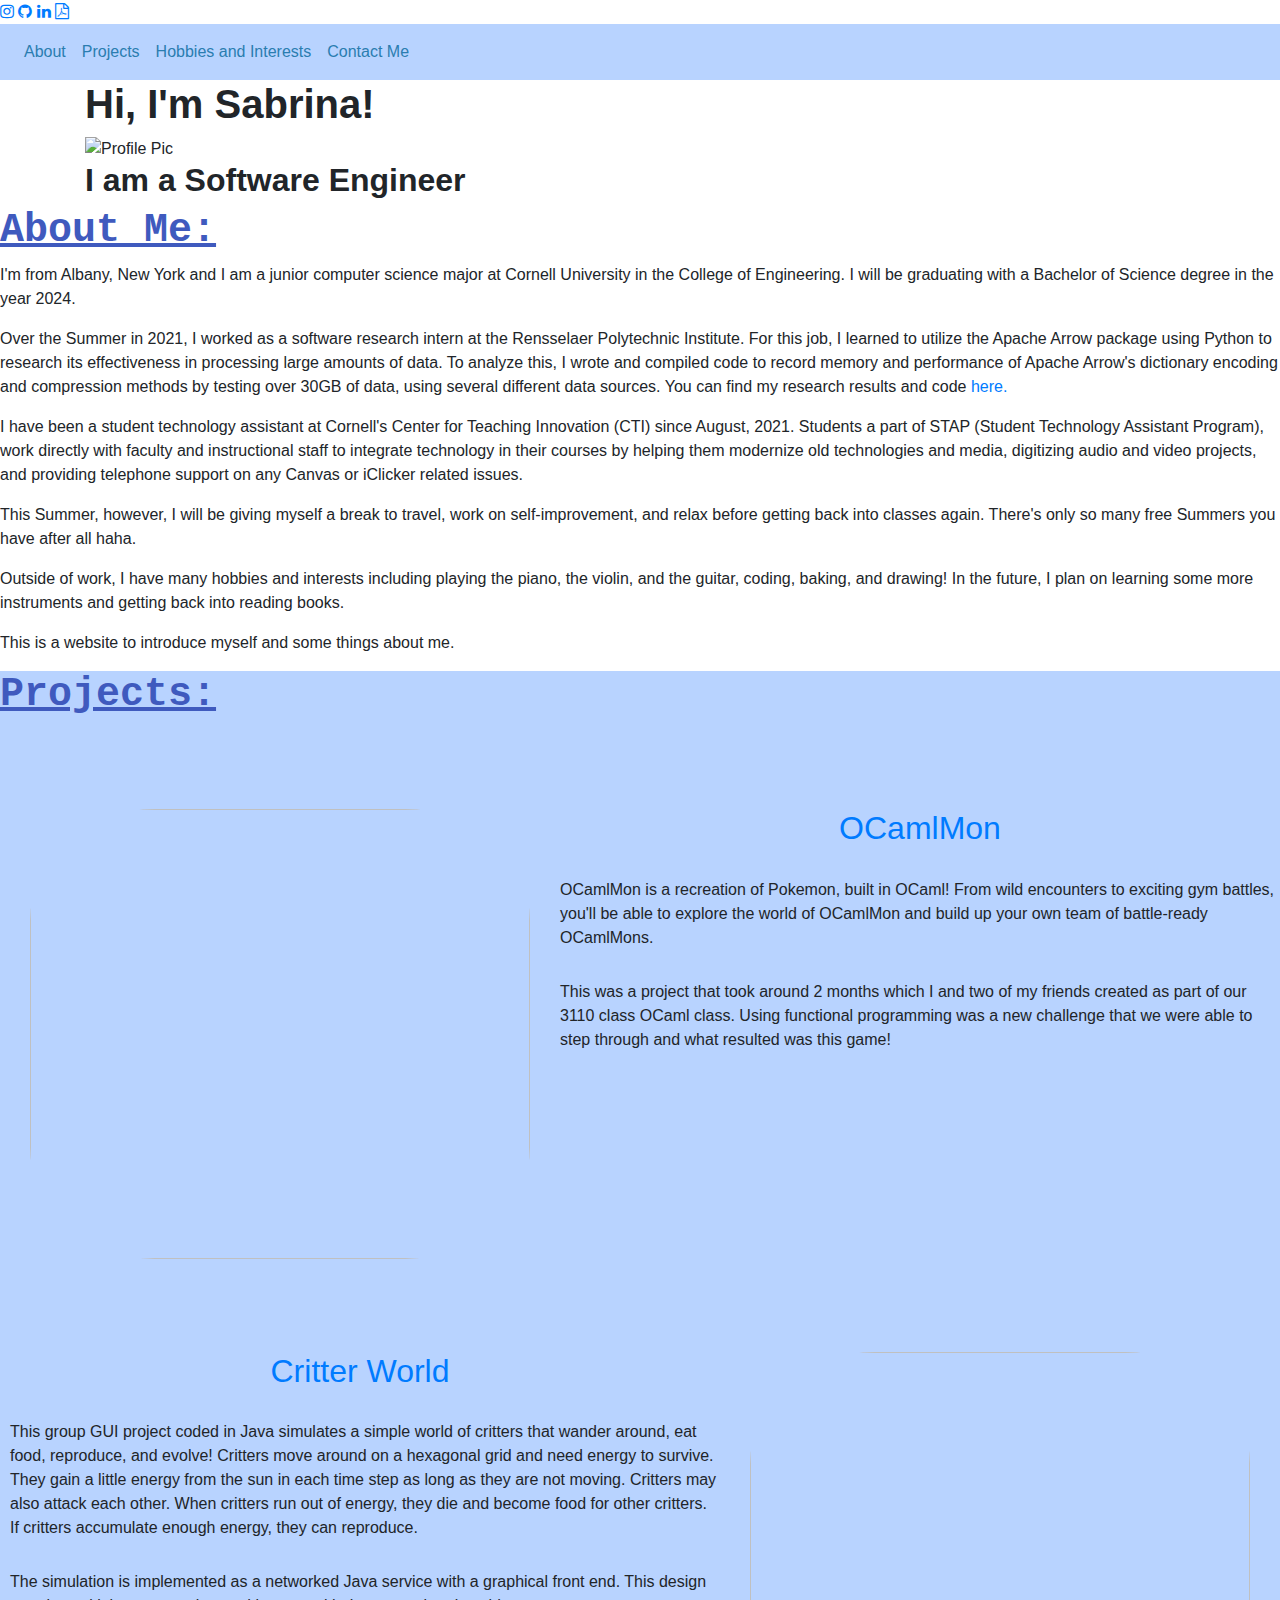
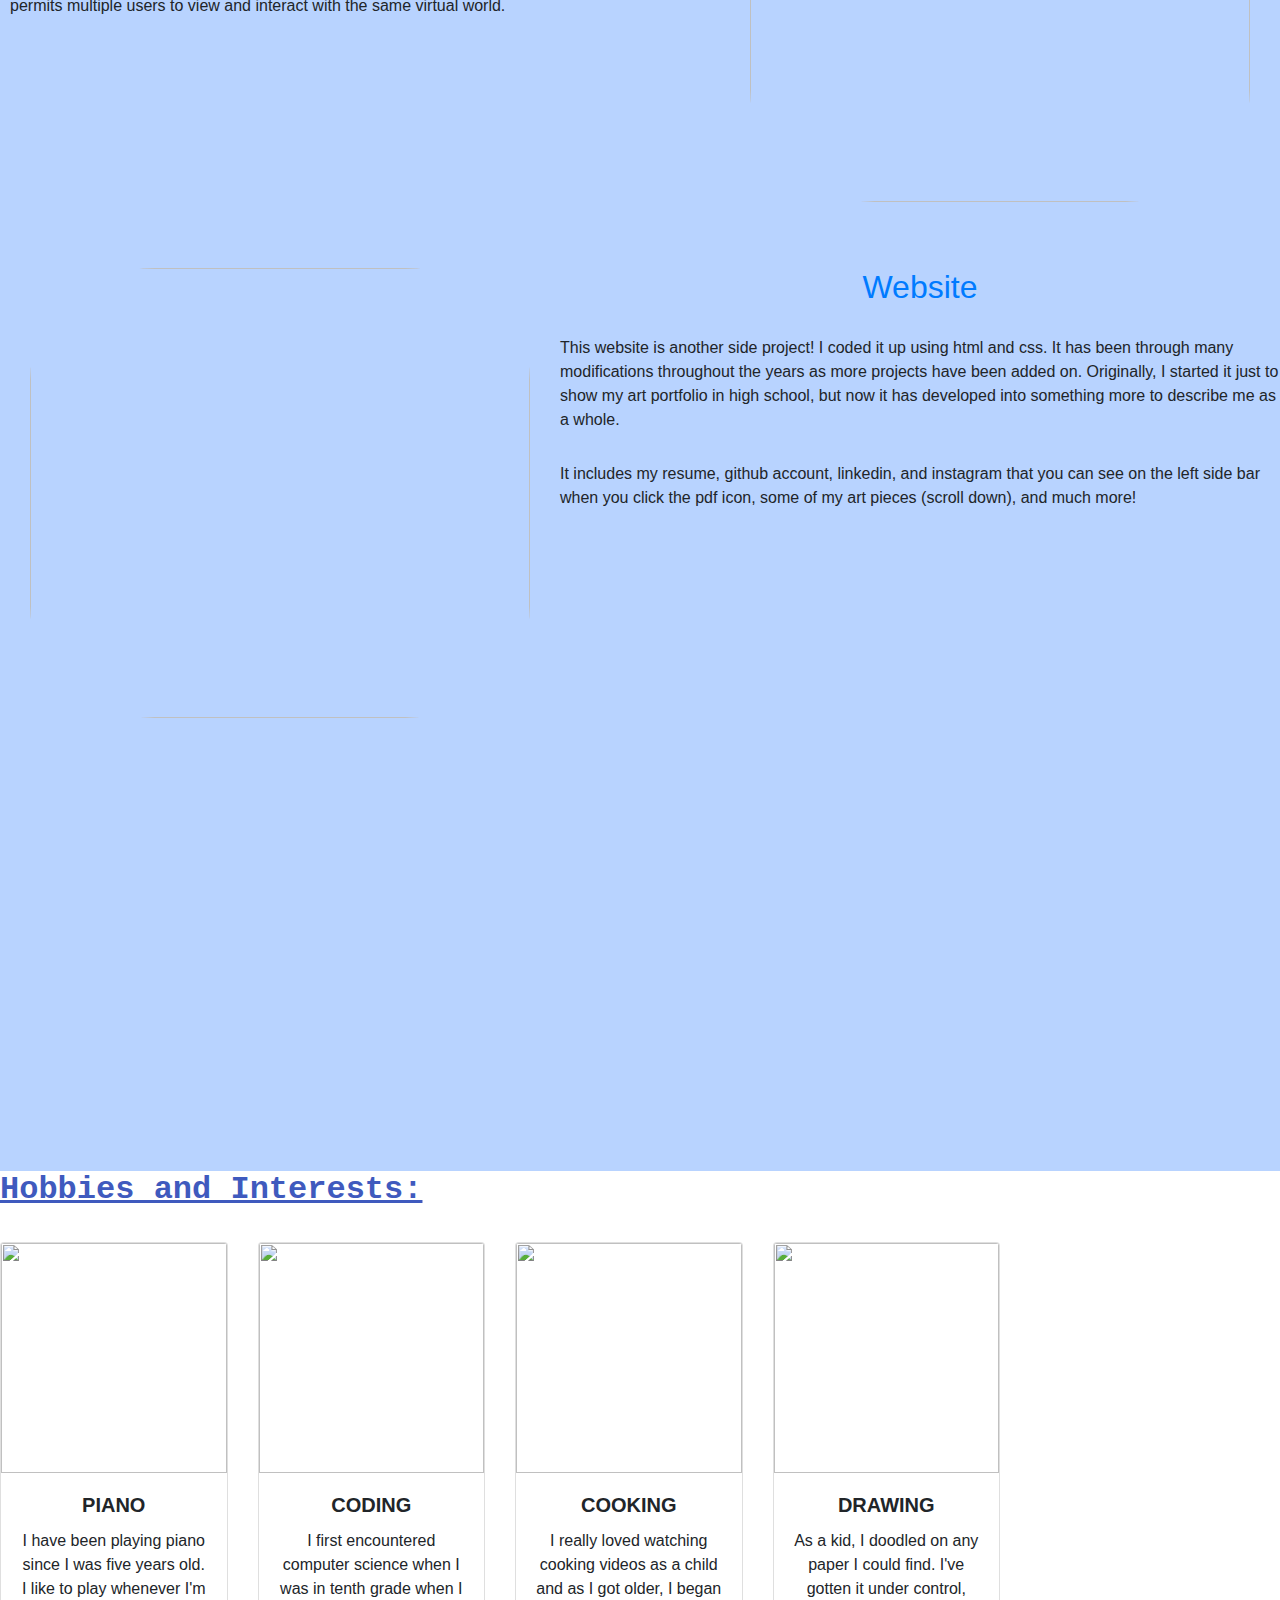
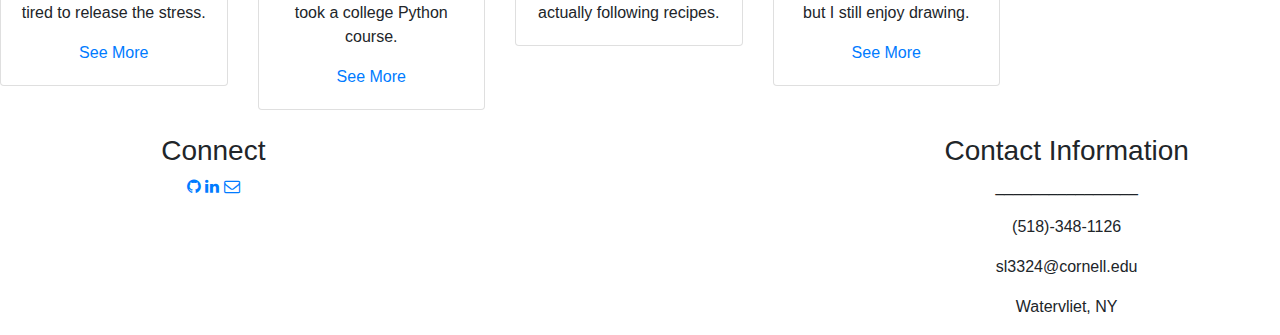
==== index.html @ 909f4817 "Create index.html" ====
<!DOCTYPE html>
<html>
	<head>
		 <meta charset="utf-8">
    <meta name="viewport" content="width=device-width, initial-scale=1, shrink-to-fit=no">
		<title>Sabrina Li</title>
		<link href="style_new.css" type="text/css" rel="stylesheet">
    <link rel="stylesheet" href="https://maxcdn.bootstrapcdn.com/bootstrap/4.4.1/css/bootstrap.min.css">
    <link rel="stylesheet" href="https://cdnjs.cloudflare.com/ajax/libs/font-awesome/4.7.0/css/font-awesome.min.css">
	</head>
	<body>
    <div class="icon-bar">
  <a href="https://www.instagram.com/sabri.brina.li/" class="instagram"><i class="fa fa-instagram"></i></a> 
  <a href="https://github.com/sabrinali2002" class="github"><i class="fa fa-github"></i></a> 
  <a href="https://www.linkedin.com/in/sabrina-li-a895b21b5/" class="linkedin"><i class="fa fa-linkedin"></i></a>
  <a href="https://drive.google.com/file/d/1DywYS-seBrkJd3P0pgUQdDdkQ-iq8_ni/view?usp=sharing" class="resume"><i class="fa fa-file-pdf-o"></i></a>
</div>
<nav class = "navbar navbar-right navbar-expand-sm navbar-dark" style = "background-color : #b8d3ff">
      <button class = "navbar-toggler" data-toggle = 
      "collapse" data-target = "#navbarMenu">
        <span class = "navbar-toggler-icon"></span>
      </button>
      <div class = "collapse navbar-collapse" id = "navbarMenu">
        <ul class = "navbar-nav">
          <li class = "nav-item">
            <a href = "#About" class = "nav-link" style = "color : #2a7db0" >About</a>
          </li>
          <li class = "nav-item">
            <a href = "#Projects" class = "nav-link" style = "color : #2a7db0">Projects</a>
          </li>
          <li class = "nav-item">
            <a href = "#Hobbies" class = "nav-link" style = "color : #2a7db0">Hobbies and Interests</a>
          </li>
          <li class = "nav-item">
            <a href = "#Contact" class = "nav-link" style = "color : #2a7db0">Contact Me</a>
          </li>
        </ul>
      </div>
    </nav>
    <div class = "header">
      <div class = "container">
        <div class="verticalLine">
          <div class="verticalLine2">
        <h1><strong>Hi, I'm Sabrina!</strong></h1>
        <img src="pfp.png" alt="Profile Pic" height="220" width="220">
        <h2><strong> I am a Software Engineer </strong></h2>
      </div>
    </div>
      </div>
    </div>
     <section id = "About">
  <div class = "container2">
      	<h1 style = "color : #3F5ABE ; font-family : Courier New"><u><strong>About Me:</strong></u></h1>
        <break>
          <break>
      		<p>I'm from Albany, New York and I am a junior computer science major at Cornell University in the College of Engineering. I will be graduating with a Bachelor of Science degree in the year 2024. </p>
          <break>
            <p> Over the Summer in 2021, I worked as a software 
            research intern at the Rensselaer Polytechnic Institute. For this job, I learned to utilize the Apache Arrow package using Python to research its effectiveness in processing large amounts of data. To analyze this, I wrote and compiled code to record memory and performance of Apache Arrow's dictionary encoding and compression methods by testing over 30GB of data, using several different data sources. You can find my research results and code <a href="https://github.com/sabrinali2002/Apache-Arrow-Project">here.</a></p>
            <break>
              <p> I have been a student technology assistant at Cornell's Center for Teaching Innovation (CTI) since August, 2021. Students a part of STAP (Student Technology Assistant Program), work directly with faculty and instructional staff to integrate technology in their courses by helping them modernize old technologies and media, digitizing audio and video projects, and providing telephone support on any Canvas or iClicker related issues. </p>
            <break>
            	<p> This Summer, however, I will be giving myself a break to travel, work on self-improvement, and relax before getting back into classes again. There's only so many free Summers you have after all haha.
            	</p>
            <p>Outside of work, I have many hobbies and interests including playing the piano, the violin, and the guitar, coding, baking, and drawing! In the future, I plan on learning some more instruments and getting back into reading books.</p>
      		<break>
      		<p> This is a website to introduce myself and some things about me.</p>
  </div>
   </section>
 </break>
 <section id = "Projects" style = "background-color : #b8d3ff; height : 2100px">
  <div class = "container3">
    <h1 style = "font-family: Courier New; color : #3F5ABE " ><strong><u> Projects: </u></strong></h1>
    <div style = "margin : 90px 0px 300px 0px;">
      <img style="float: left; margin: 0px 30px 0px 30px; border-radius: 25%;" src="pokemon.png" width="500" height = "450"/>
    <h2 style = "text-align: center"><a href = "https://github.com/sabrinali2002/OCamlMon"> OCamlMon</a></h2>
    <break>
    <p style = "text-align: left; margin: 30px 0px 20px 10px;"> OCamlMon is a recreation of Pokemon, built in OCaml! From wild encounters to exciting gym battles, you'll be able to explore the world of OCamlMon and build up your own team of battle-ready OCamlMons.</p>
    <break>
       <p style = "text-align: left; margin: 30px 0px 20px 10px;"> This was a project that took around 2 months which I and two of my friends created as part of our 3110 class OCaml class. Using functional programming was a new challenge that we were able to step through and what resulted was this game!</p>
  </div>
    <div style = "margin : 90px 0px 250px 0px; margin-top: 200px">
       <img style="float: right; margin: 0px 30px 0px 30px; border-radius: 25%;" src="critters.png" width="500" height = "450" />
    <h2 style = "text-align: center"><a href = "https://github.com/sabrinali2002/Critter-World">Critter World</a></h2>
    <break>
    <p style = "text-align: left; margin: 30px 20px 0px 10px;"> This group GUI project coded in Java simulates a simple world of critters that wander around, eat food, reproduce, and evolve! Critters move around on a hexagonal grid and need energy to survive. They gain a little energy from the sun in each time step as long as they are not moving. Critters may also attack each other. When critters run out of energy, they die and become food for other critters. If critters accumulate enough energy, they can reproduce.</p>
    <break>
       <p style = "text-align: left; margin: 30px 20px 0px 10px;"> The simulation is implemented as a networked Java service with a graphical front end. This design permits multiple users to view and interact with the same virtual world. </p>
  </div>
  <div style = "margin : 0px 0px 15px 0px">
       <img style="float: left; margin: 0px 30px 0px 30px; border-radius: 25%;" src="website_img.png" width="500" height = "450" />
    <h2 style = "text-align: center"><a href = "https://github.com/sabrinali2002/Sabrina-Info">Website</a></h2>
    <break>
    <p style = "text-align: left; margin: 30px 0px 20px 10px;"> This website is another side project! I coded it up using html and css. It has been through many modifications throughout the years as more projects have been added on. Originally, I started it just to show my art portfolio in high school, but now it has developed into something more to describe me as a whole.</p>
    <break>
       <p style = "text-align: left; margin: 30px 0px 20px 10px;"> It includes my resume, github account, linkedin, and instagram that you can see on the left side bar when you click the pdf icon, some of my art pieces (scroll down), and much more! </p>
  </div>
  </div>
  </div>
 </section>
       <section id = "Hobbies">
        <div class = "container4" id = "Hobbies" ; style = "width : 1000px;">
      <div class = "title">
        <h2 class = "page-header" ; style = "font-family: Courier New; color : #3F5ABE "><strong><u>Hobbies and Interests:</u></strong></h2>
      </div>
      <br>
      <div class = "row">
        <div class = "col-md-3">
        <div class = "card text-center">
          <img src = "1690138.jpg" class = "card-img-top" height = "230" width = "180">
          <div class = "card-body">
            <h5 class = "card-title"><strong> PIANO</strong></h5>
            <p class = "card-text">I have been playing piano since I was five years old. I like to play whenever I'm tired to release the stress.</p>
              <a href = "./piano.html">See More</a>
            </div>
          </div>
        </div>
          <div class = "col-md-3">
        <div class = "card text-center">
          <img src = "sc_1_olhp_786px.jpg" class = "card-img-top" height = "230">
          <div class = "card-body">
            <h5 class = "card-title"><strong> CODING</strong></h5>
            <p class = "card-text">I first encountered computer science when I was in tenth grade when I took a college Python course.</p>
              <a href = "./code.html">See More</a>
            </div>
          </div>
        </div>
          <div class = "col-md-3">
        <div class = "card text-center">
          <img src = "Classic-Pumpkin-Roll-Recipe-1-2.jpg" class = "card-img-top" height = "230">
          <div class = "card-body">
            <h5 class = "card-title"><strong>COOKING</strong></h5>
            <p class = "card-text">I really loved watching cooking videos as a child and as I got older, I began actually following recipes.</p>
            </div>
          </div>
        </div>
          <div class = "col-md-3">
        <div class = "card text-center">
          <img src = "maxresdefault.jpg" class = "card-img-top" height = "230">
          <div class = "card-body">
            <h5 class = "card-title"><strong> DRAWING</strong></h5>
            <p class = "card-text">As a kid, I doodled on any paper I could find. I've gotten it under control, but I still enjoy drawing.</p>
              <a href = "./art.html">See More</a>
            </div>
          </div>
        </div>
      </div>
      
    </div>
    </section>
     <div>
    <footer id= "Contact" class = "container-fluid text-center">
      <div class = "row">
        <div class = "col-sm-4">
          <br>
          <h3>Connect</h3>
          <a href = "https://github.com/sabrinali2002" target = "_blank" class="fa fa-github" aria-hidden="true"></a>
          <a href = "https://www.linkedin.com/in/sabrina-li-a895b21b5/" target = "_blank" class="fa fa-linkedin" aria-hidden="true"></a>
          <a href = "mailto: sl3324@cornell.edu" target = "_blank" class="fa fa-envelope-o" aria-hidden="true"></a>
        </div>
        <div class = "col-sm-4">
          
        </div>
        <div class = "col-sm-4">
            <br>
          <h3>Contact Information</h3>
          <p>________________</p>
          <p>(518)-348-1126</p>
          <p>sl3324@cornell.edu</p>
          <p>Watervliet, NY</p>
        </div>
      </div>
    </footer>
  </div>
  </body>
</html>
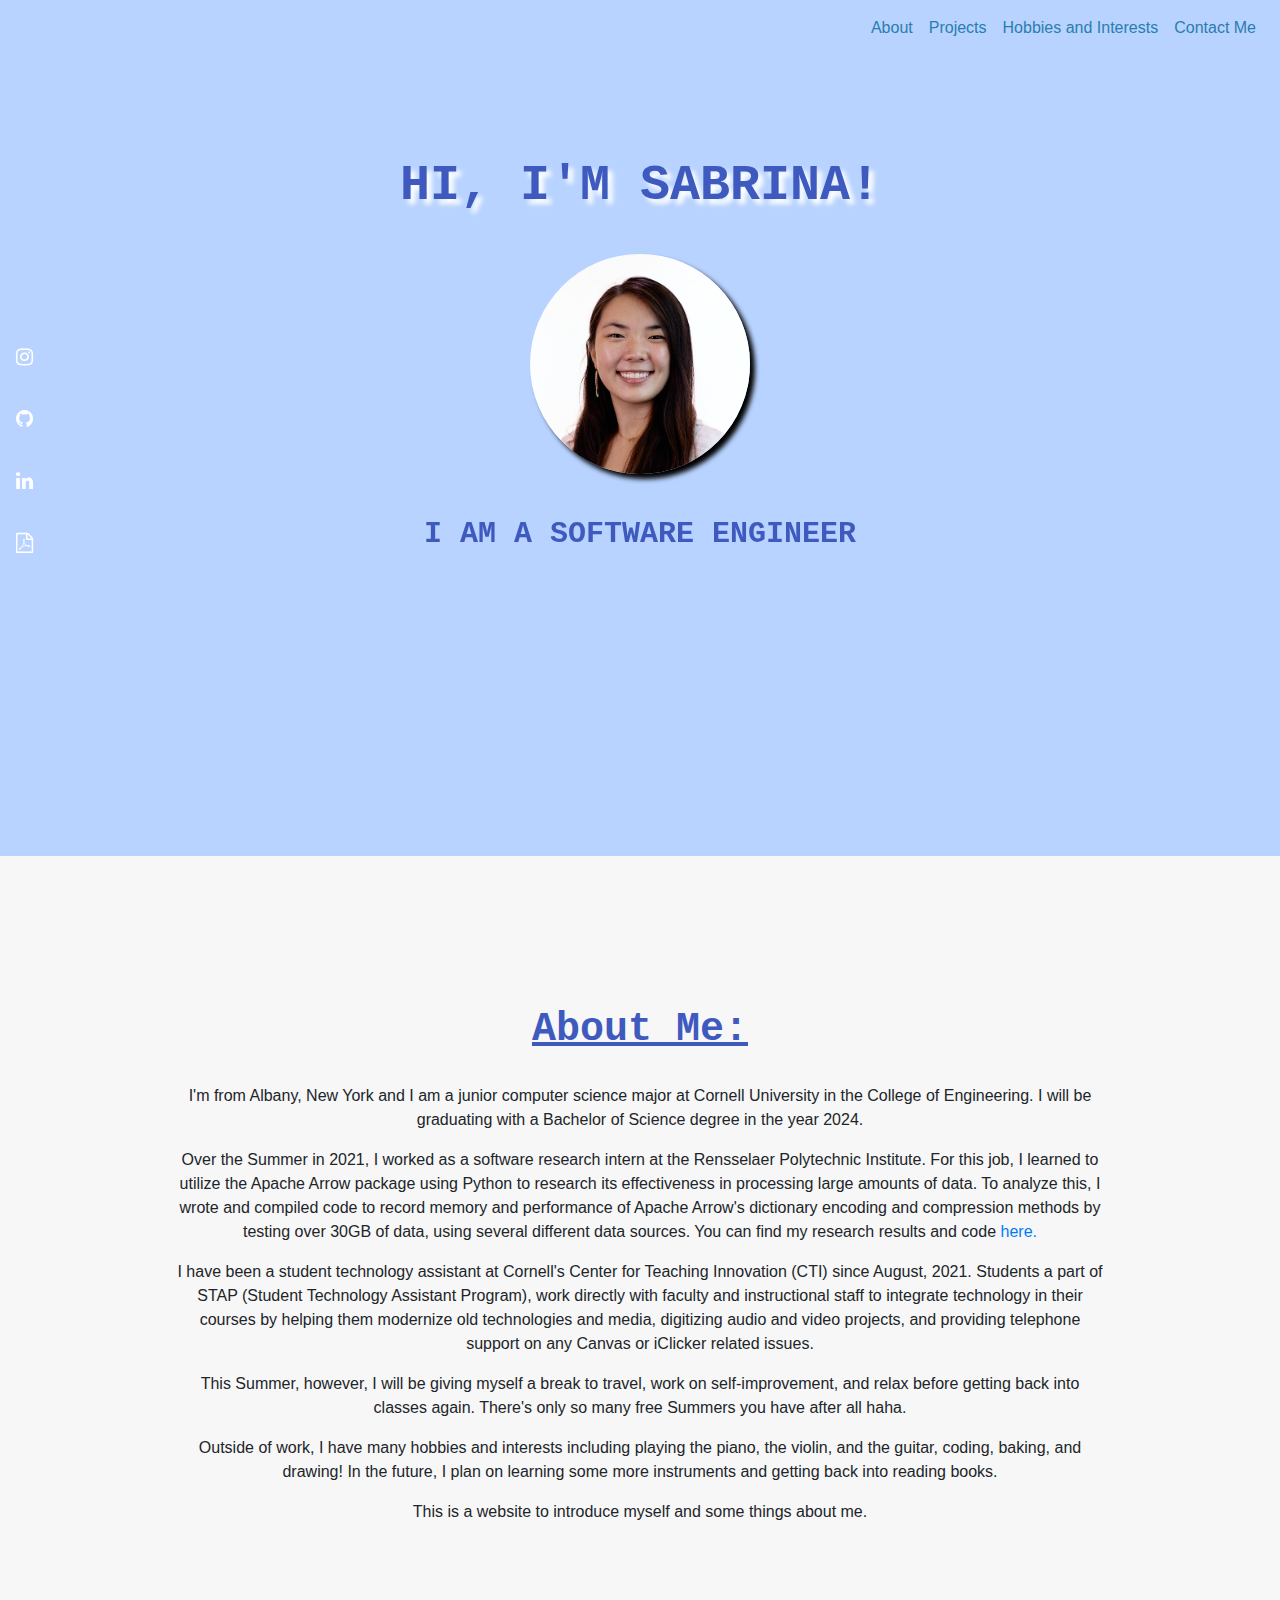
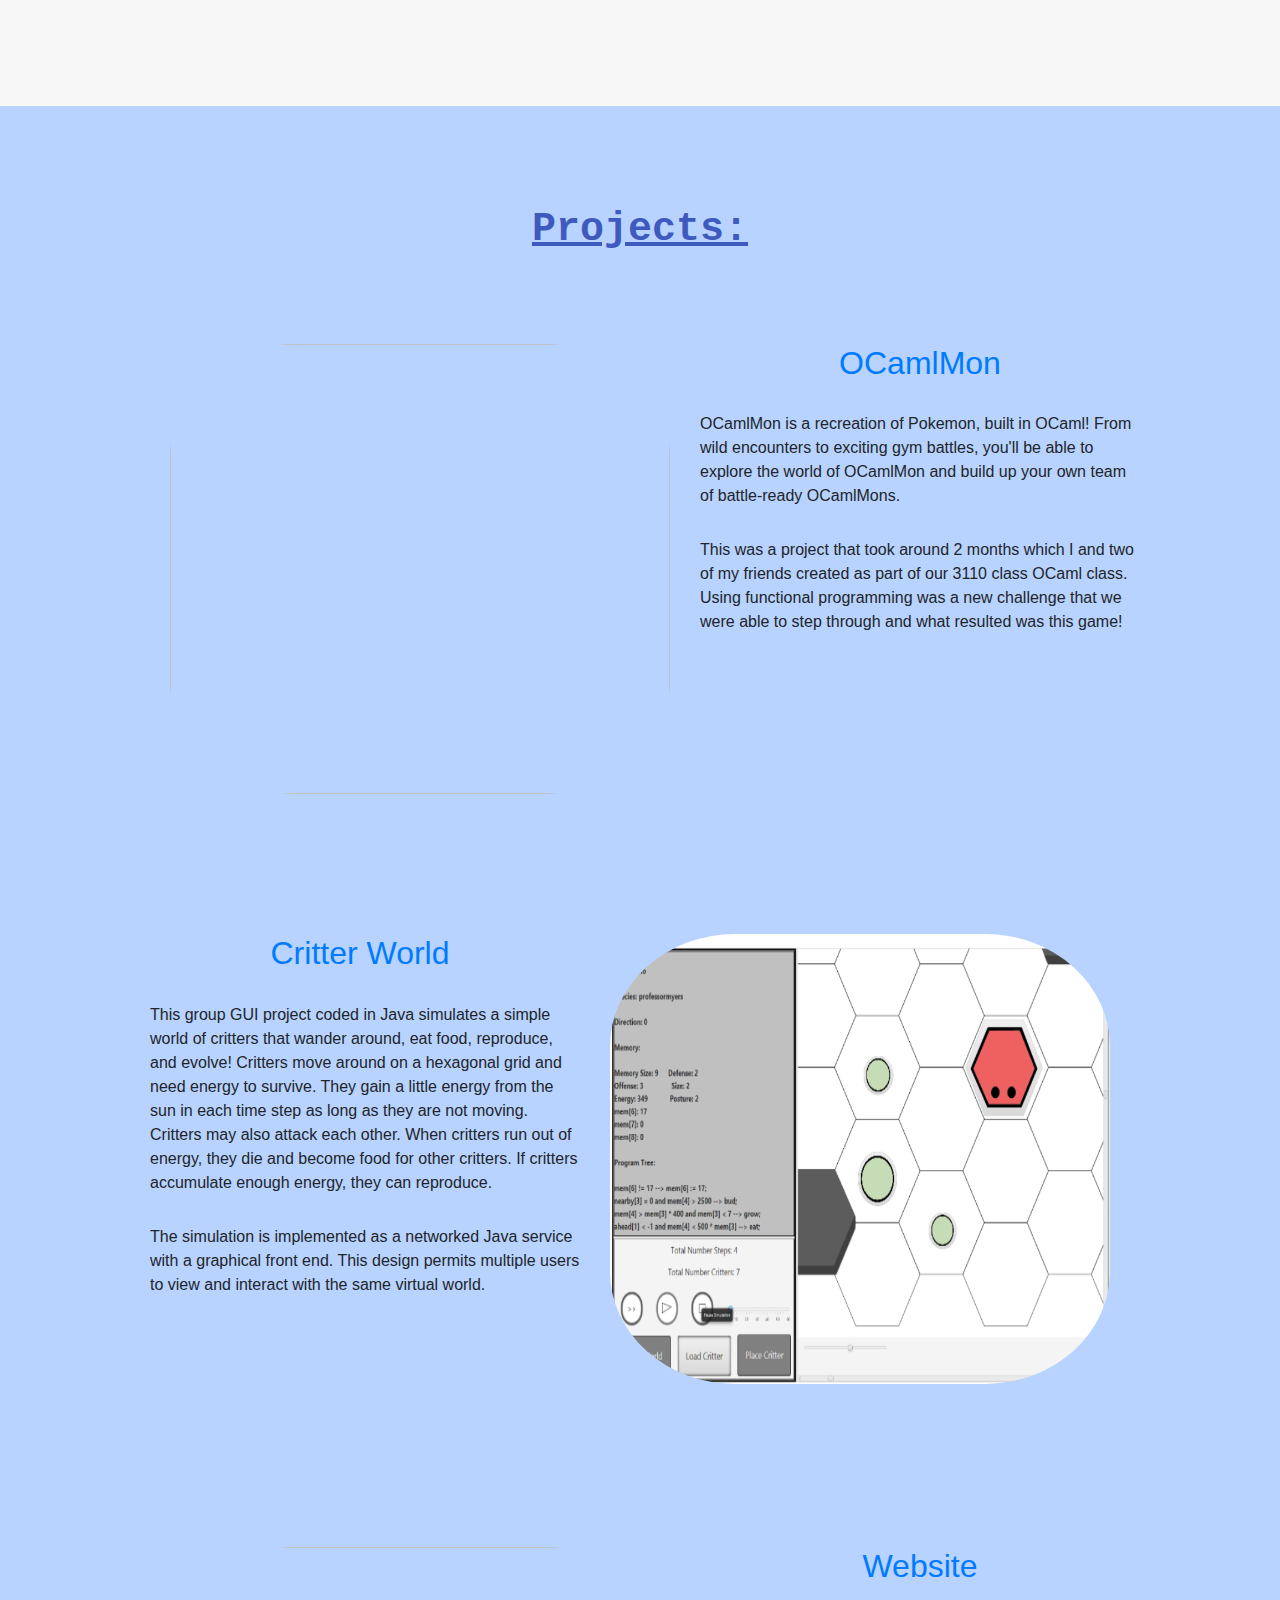
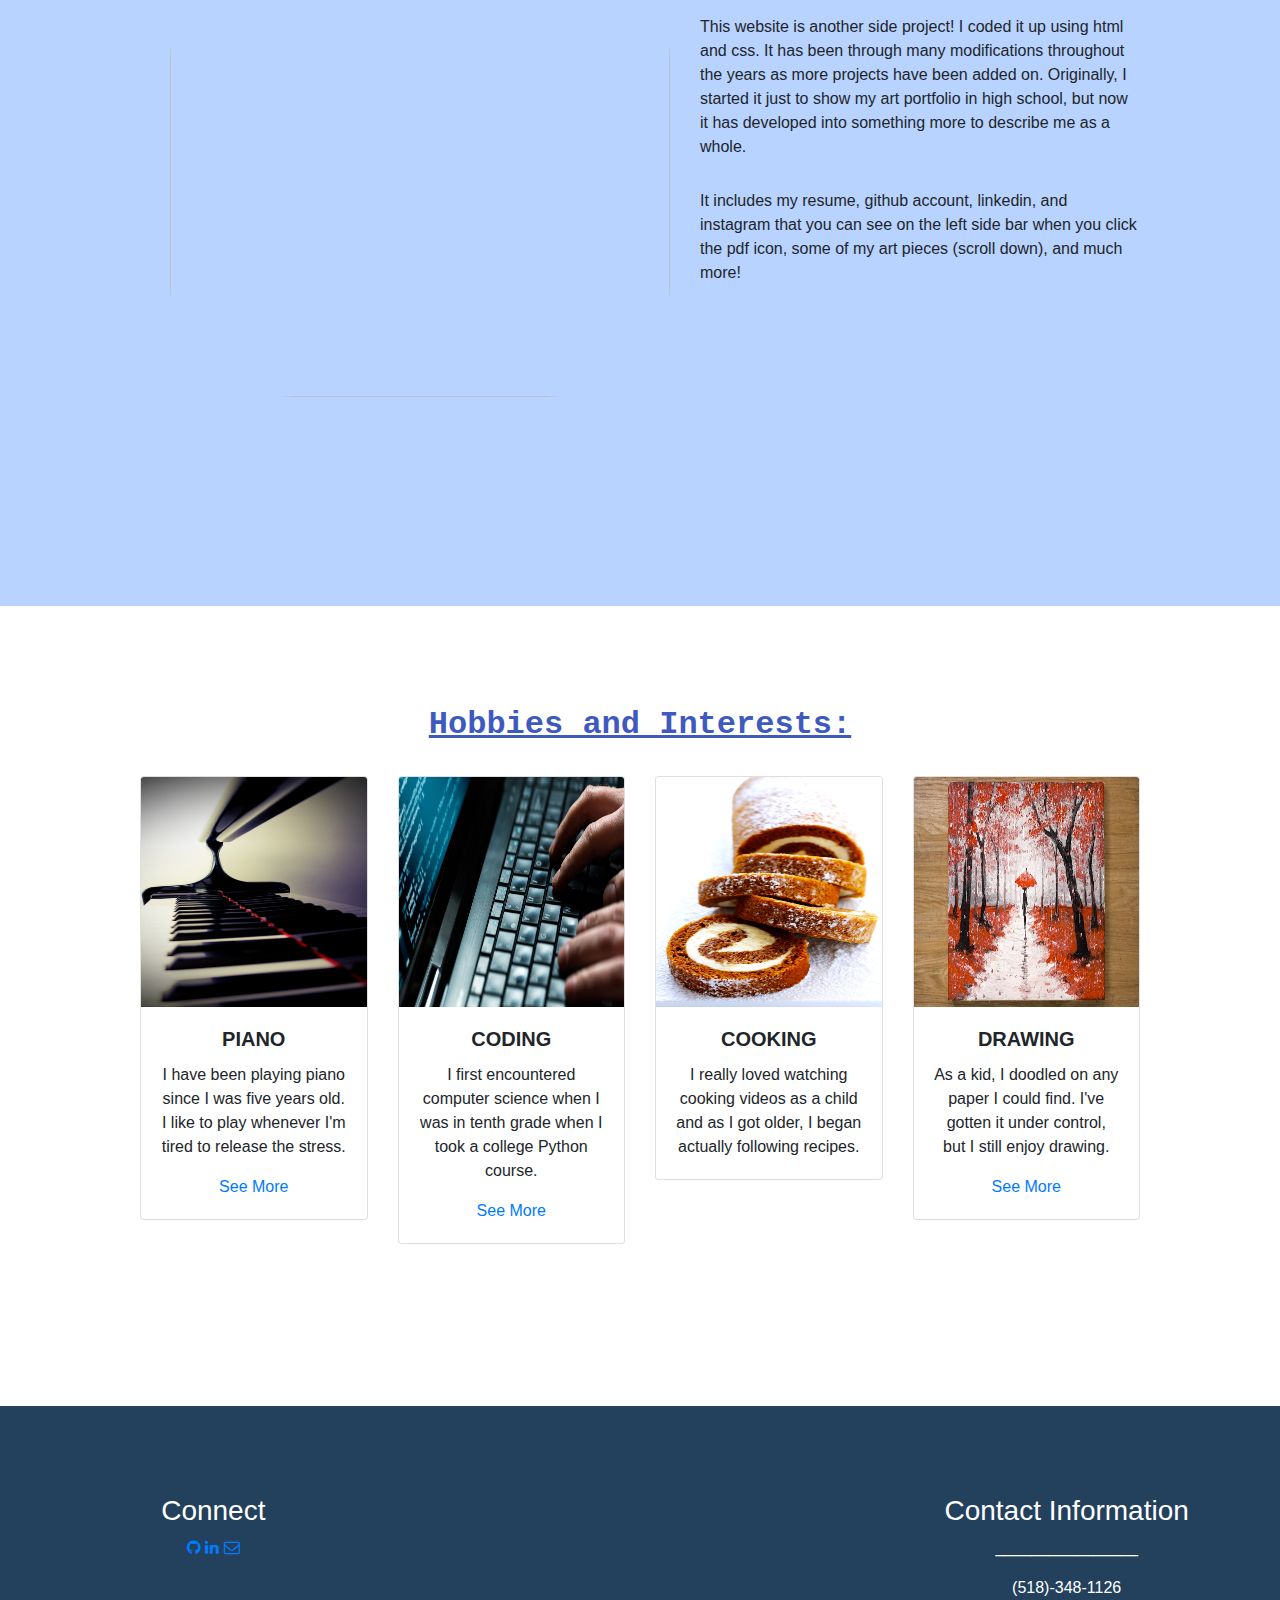
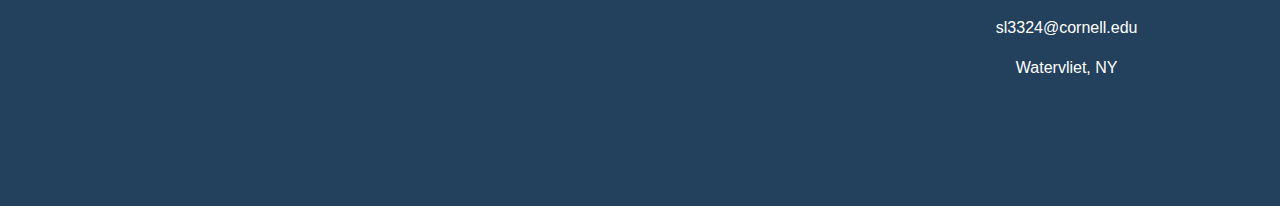
==== commit 7a25f1e3: "Add files via upload" ====
--- a/index.html
+++ b/index.html
@@ -173,4 +173,4 @@
     </footer>
   </div>
   </body>
-</html>
+</html>--- a/style_new.css
+++ b/style_new.css
@@ -0,0 +1,146 @@
+* {
+	box-sizing : border-box;
+	padding : 0;
+	margin: 0;
+	/*background-color : #b8d3ff;*/
+} 
+html {
+  scroll-behavior: smooth;
+}
+.container {
+	text-align: center;
+	margin: 0 auto;
+  max-width: 1500px; 
+  padding: 0 10px;
+}
+
+.container a{
+  font-size: 20px;
+  color: #fff;
+}
+.container4{
+  margin: 0 auto;
+  position: relative;
+  top: 100px;
+  height: 700px;
+  width : 1000px;
+  bottom: 400px;
+  position: relative;
+  text-align: center;
+  background-size: cover;
+}
+
+#About{
+  background-color: #f7f7f7;
+  height: 850px;
+}
+.container3 h2{
+  color : #3F5ABE
+  height: 2800px;
+}
+.container2 p{
+  background-color: #f7f7f7;
+}
+.container2 h1{
+  font-family: Courier New;
+  margin-bottom: 30px;
+  background-color: #f7f7f7;
+}
+.container2 strong{
+  background-color: #f7f7f7;
+}
+.container3{
+  margin: 0 auto;
+  max-width: 1000px; 
+  padding: 0px;
+  position: relative;
+  top: 100px;
+  height: 1725px;
+  text-align: center;
+}
+.container2{
+  margin: 0 auto;
+  max-width: 950px; 
+  padding: 0 10px;
+  background-color: #f7f7f7;
+  position: relative;
+  top: 150px;
+  background-size: cover;
+  height: 700px;
+  text-align: center;
+}
+.header .container {
+  position: relative;
+  top: 70px;
+}
+.header {
+  background-color : #b8d3ff;
+  height: 800px;
+  text-align: center; 
+}
+.header h1 {
+  color: #3F5ABE;
+  font-family: Courier New;
+  line-height: 120px; 
+  font-size: 50px;
+  text-transform: uppercase;
+  text-shadow : 5px 5px 5px white;
+}
+.header h2 {
+  color: #3F5ABE;
+  font-family: Courier New;
+  line-height: 120px; 
+  font-size: 30px;
+  text-transform: uppercase;
+}
+.header img {
+  border-radius: 50%;
+  box-shadow: 5px 5px 5px #000000;
+}
+.verticalLine {
+  border-left: solid #e3feff;
+    margin-left: -100px;
+}
+.verticalLine2 {
+  border-right: solid #e3feff;
+  margin-right: -100px;
+   height: 600px;
+}
+.icon-bar {
+  position: fixed;
+  top: 50%;
+  -webkit-transform: translateY(-50%);
+  -ms-transform: translateY(-50%);
+  transform: translateY(-50%);
+}
+footer{
+  margin: 0 auto;
+  padding: 0 10px;
+  top: 100px;
+  height: 400px;
+  width : 100%;
+  position: relative;
+  background-color: #23415C;
+  padding: 5% 5% 10% 5%;
+  color: #FFF;
+
+
+}
+
+.icon-bar a {
+  display: block;
+  text-align: center;
+  padding: 16px;
+  transition: all 0.3s ease;
+  color: white;
+  font-size: 20px;
+}
+
+
+.linkedin .github .instagram .resume{
+  color: white;
+}
+
+ .navbar-nav { 
+            margin-left: auto; 
+        } 
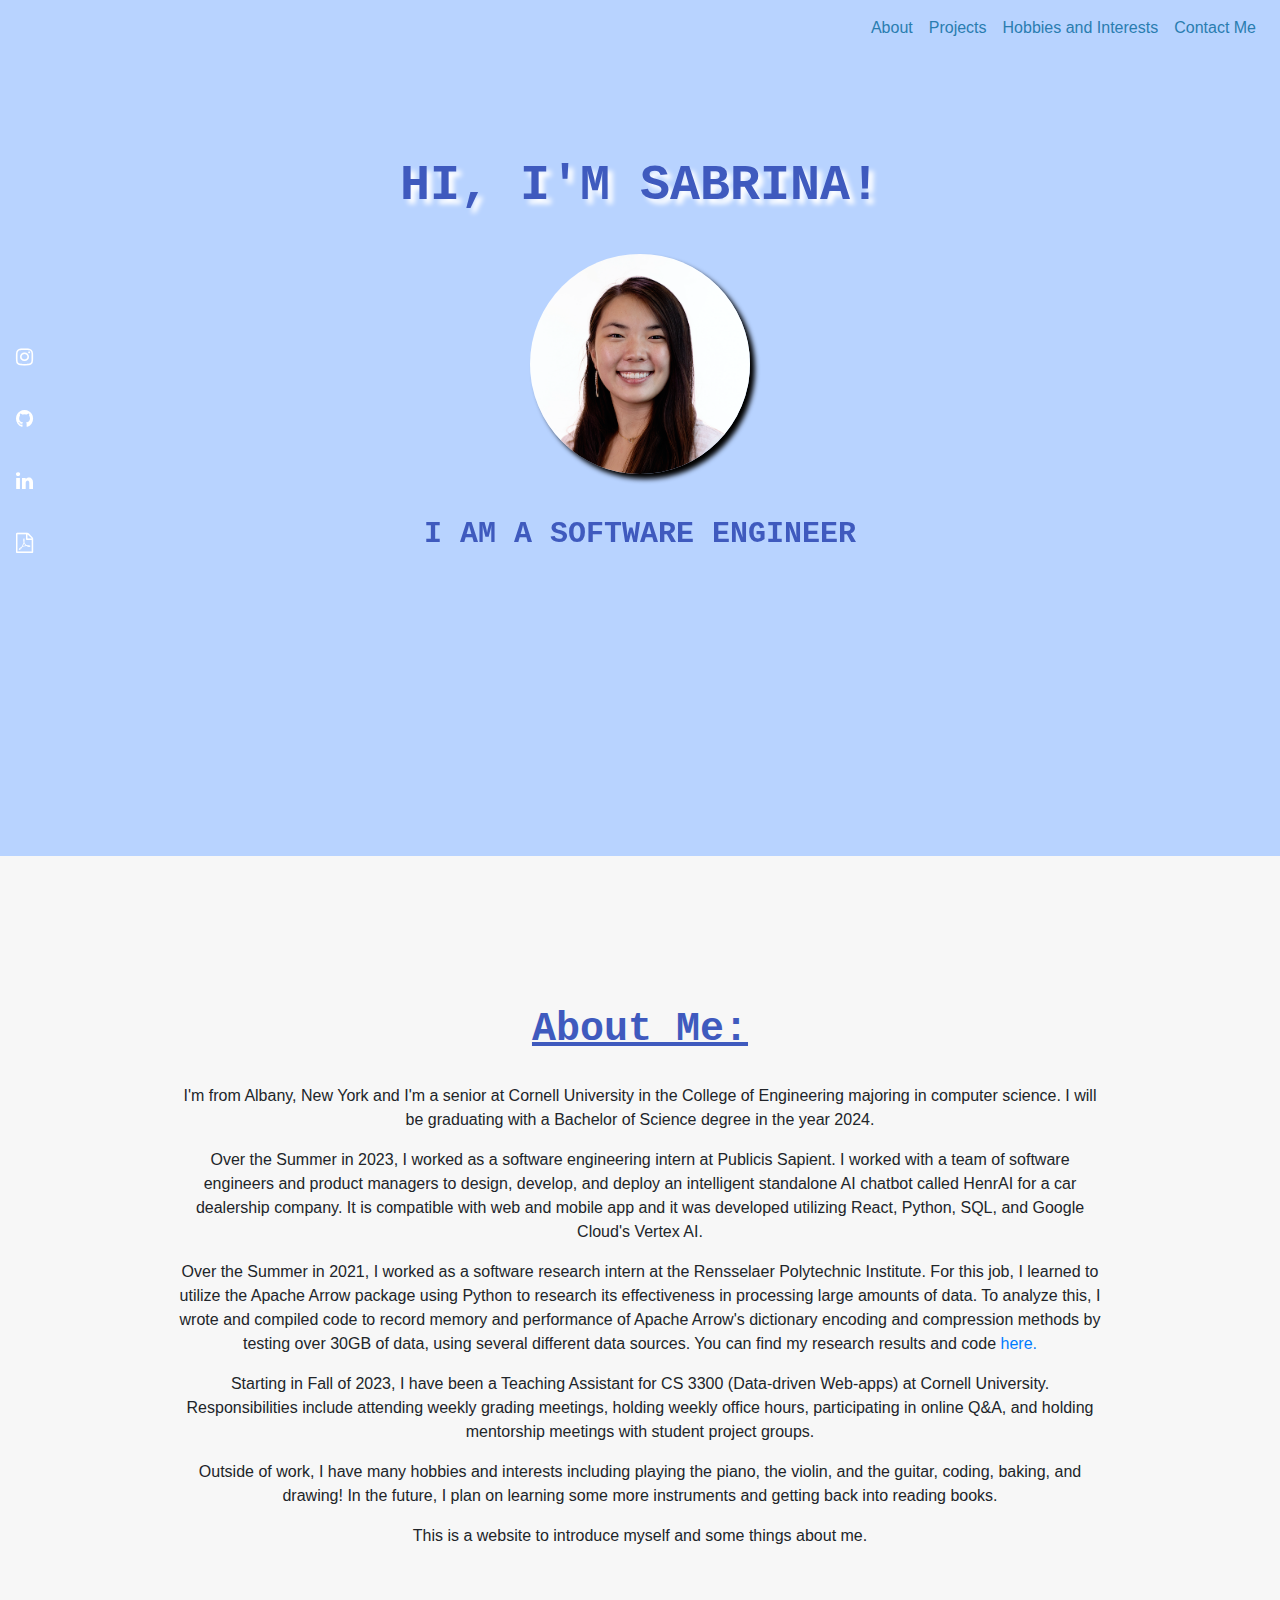
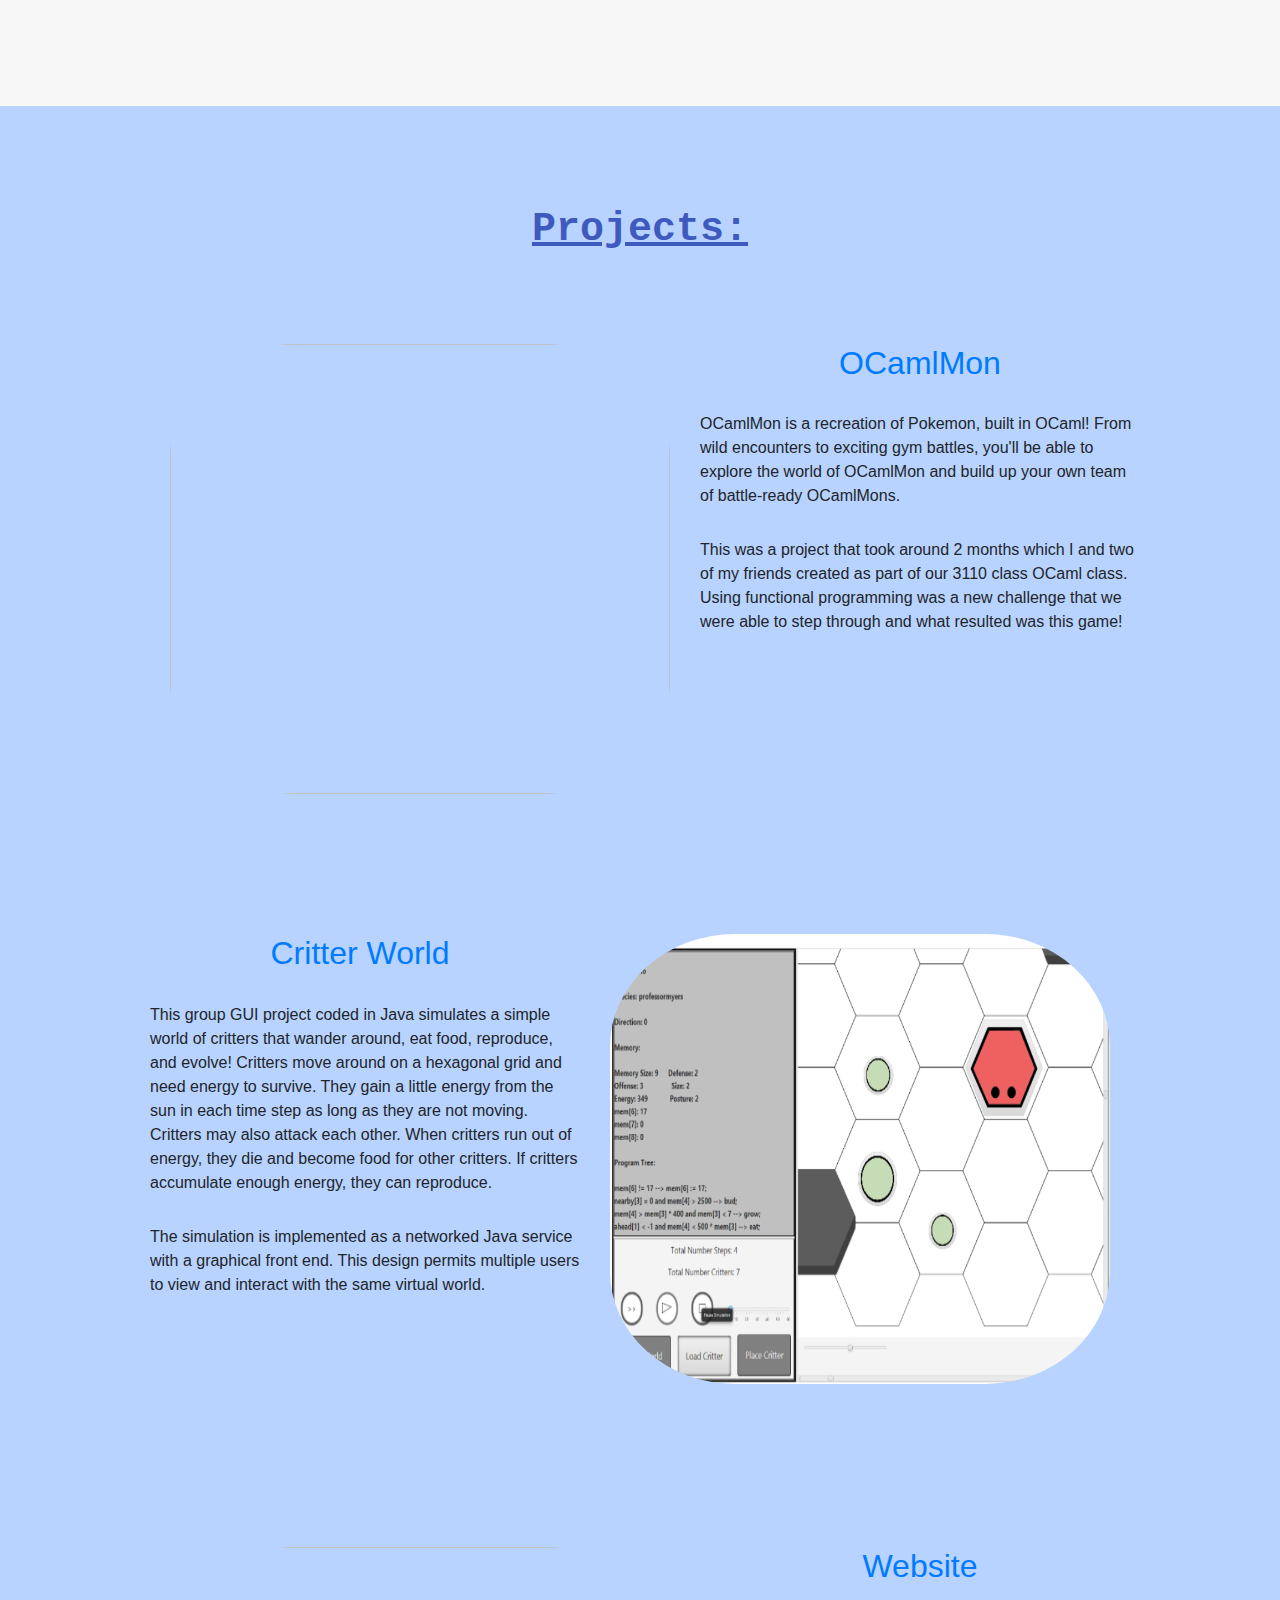
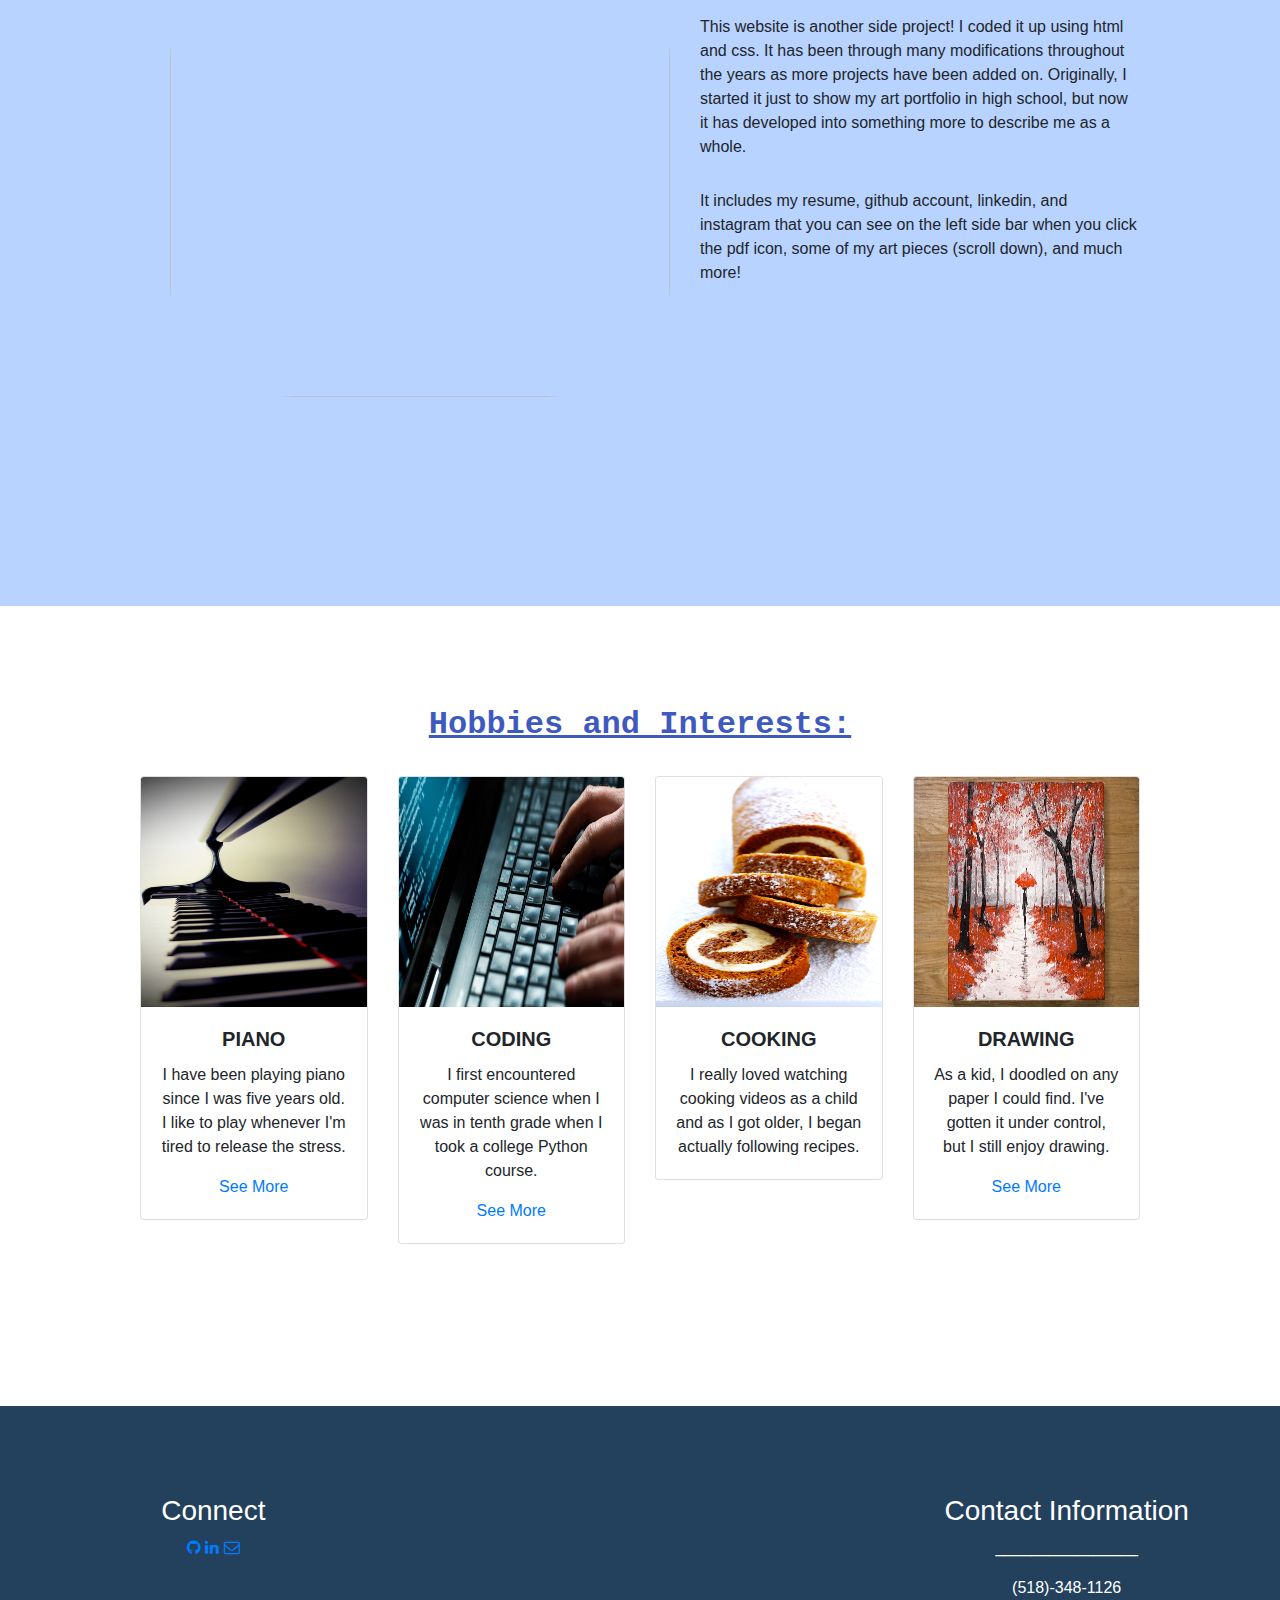
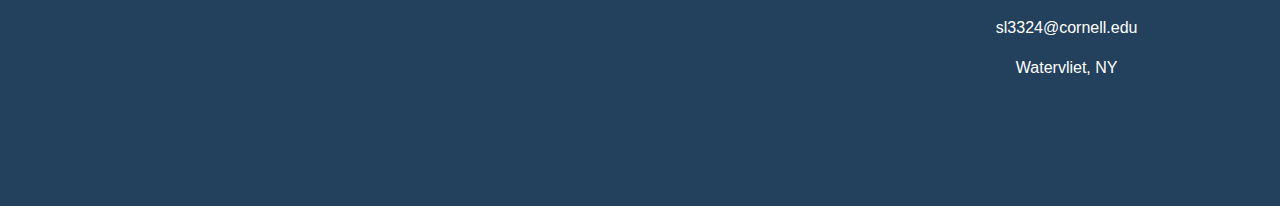
==== commit 38f52d50: "Update index.html" ====
--- a/index.html
+++ b/index.html
@@ -53,15 +53,17 @@
       	<h1 style = "color : #3F5ABE ; font-family : Courier New"><u><strong>About Me:</strong></u></h1>
         <break>
           <break>
-      		<p>I'm from Albany, New York and I am a junior computer science major at Cornell University in the College of Engineering. I will be graduating with a Bachelor of Science degree in the year 2024. </p>
+      		<p>I'm from Albany, New York and I'm a senior at Cornell University in the College of Engineering majoring in computer science. I will be graduating with a Bachelor of Science degree in the year 2024. </p>
           <break>
+            <p>
+              Over the Summer in 2023, I worked as a software engineering intern at Publicis Sapient. I worked with a team of software engineers and product managers to design, develop, and deploy an intelligent standalone AI chatbot called HenrAI for a car dealership company. It is compatible with web and mobile app and it was developed utilizing React, Python, SQL, and Google Cloud's Vertex AI.
+            </p>
+		  <break>
             <p> Over the Summer in 2021, I worked as a software 
             research intern at the Rensselaer Polytechnic Institute. For this job, I learned to utilize the Apache Arrow package using Python to research its effectiveness in processing large amounts of data. To analyze this, I wrote and compiled code to record memory and performance of Apache Arrow's dictionary encoding and compression methods by testing over 30GB of data, using several different data sources. You can find my research results and code <a href="https://github.com/sabrinali2002/Apache-Arrow-Project">here.</a></p>
             <break>
-              <p> I have been a student technology assistant at Cornell's Center for Teaching Innovation (CTI) since August, 2021. Students a part of STAP (Student Technology Assistant Program), work directly with faculty and instructional staff to integrate technology in their courses by helping them modernize old technologies and media, digitizing audio and video projects, and providing telephone support on any Canvas or iClicker related issues. </p>
+              <p> Starting in Fall of 2023, I have been a Teaching Assistant for CS 3300 (Data-driven Web-apps) at Cornell University. Responsibilities include attending weekly grading meetings, holding weekly office hours, participating in online Q&A, and holding mentorship meetings with student project groups.</p>
             <break>
-            	<p> This Summer, however, I will be giving myself a break to travel, work on self-improvement, and relax before getting back into classes again. There's only so many free Summers you have after all haha.
-            	</p>
             <p>Outside of work, I have many hobbies and interests including playing the piano, the violin, and the guitar, coding, baking, and drawing! In the future, I plan on learning some more instruments and getting back into reading books.</p>
       		<break>
       		<p> This is a website to introduce myself and some things about me.</p>
@@ -173,4 +175,4 @@
     </footer>
   </div>
   </body>
-</html>+</html>
